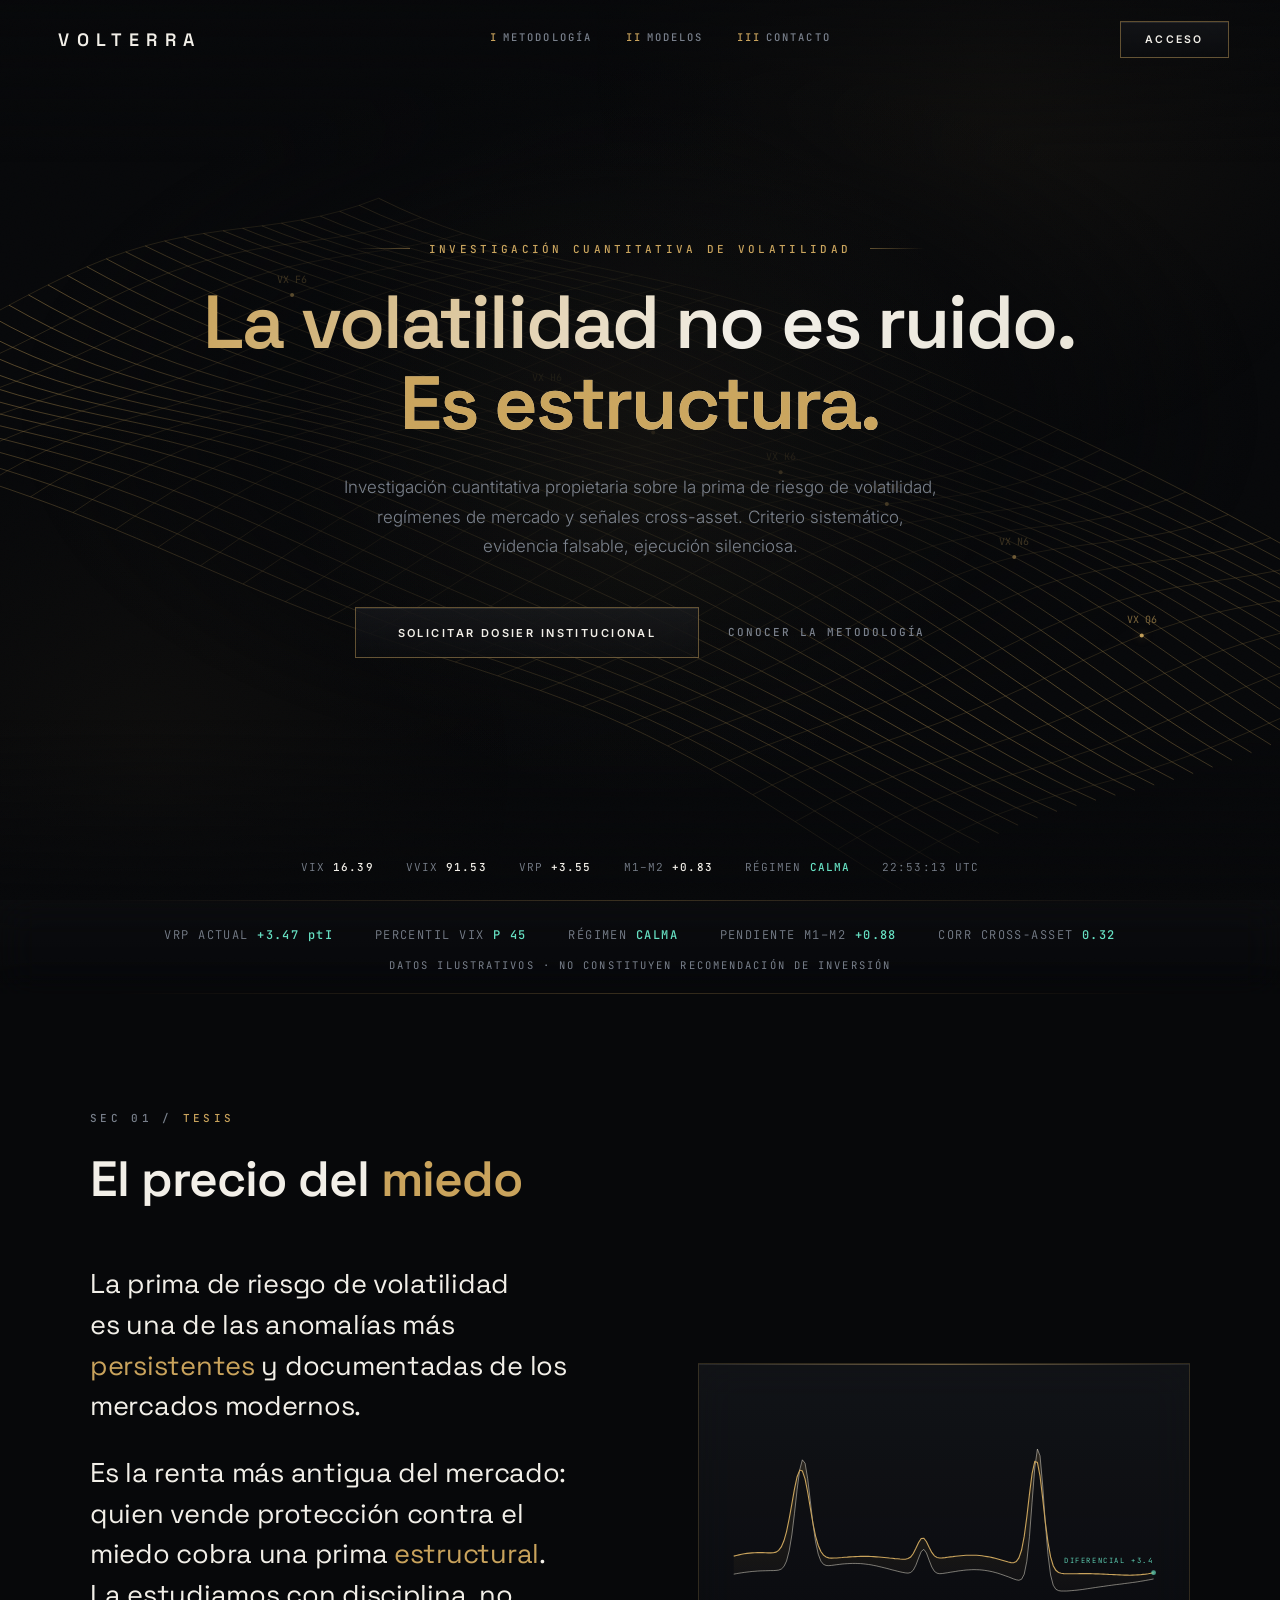
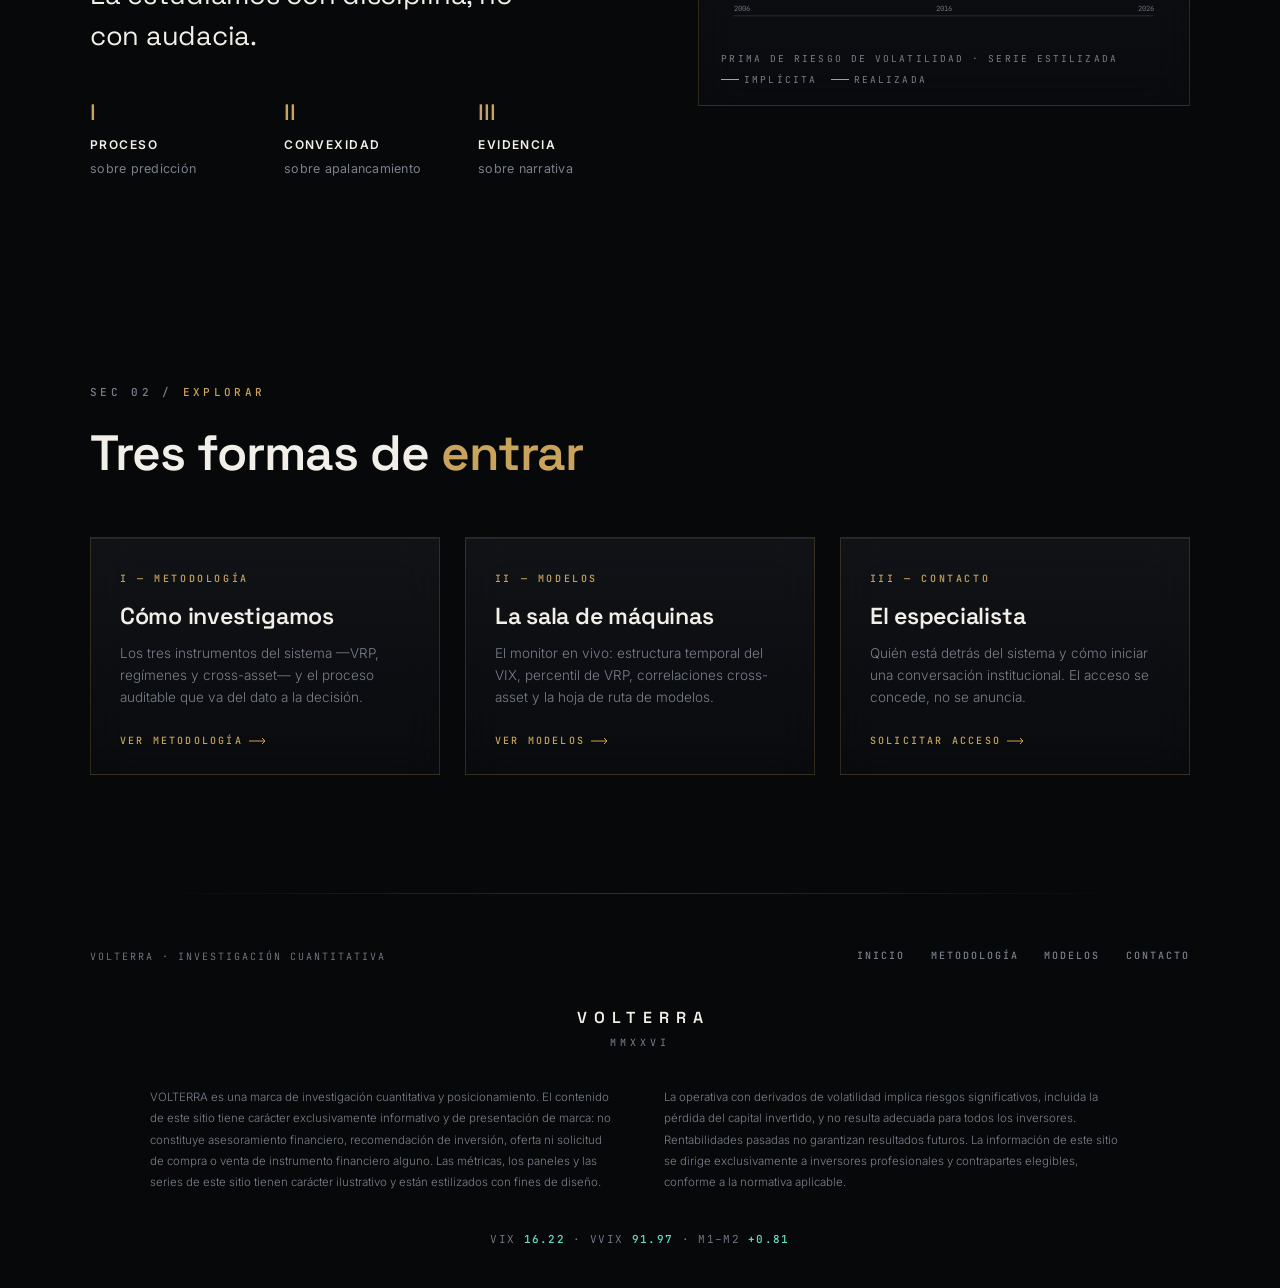
==== index.html @ 4a3269ef "feat: sitio de marca VOLTERRA (multipágina, estático) Sitio institucional de VOLTERRA — investigació" ====
<!DOCTYPE html>
<html lang="es">
<head>
<meta charset="utf-8">
<meta name="viewport" content="width=device-width, initial-scale=1">
<title>VOLTERRA — Investigación cuantitativa de volatilidad</title>
<meta name="description" content="VOLTERRA. Investigación cuantitativa propietaria sobre la prima de riesgo de volatilidad, regímenes de mercado y señales cross-asset. Criterio sistemático, evidencia falsable, ejecución silenciosa.">
<meta property="og:title" content="VOLTERRA — Investigación cuantitativa de volatilidad">
<meta property="og:description" content="La volatilidad no es ruido. Es estructura.">
<meta property="og:type" content="website">
<link rel="icon" href="data:image/svg+xml,%3Csvg xmlns='http://www.w3.org/2000/svg' viewBox='0 0 64 64'%3E%3Crect width='64' height='64' fill='%2307080A'/%3E%3Ctext x='32' y='45' font-family='Arial,sans-serif' font-weight='700' font-size='38' fill='%23C9A35C' text-anchor='middle'%3EV%3C/text%3E%3C/svg%3E">
<link rel="preconnect" href="https://fonts.googleapis.com">
<link rel="preconnect" href="https://fonts.gstatic.com" crossorigin>
<link href="https://fonts.googleapis.com/css2?family=Inter:wght@300;400;500;600&family=JetBrains+Mono:wght@300;400;500&family=Space+Grotesk:wght@400;500;600;700&display=swap" rel="stylesheet">
<link rel="stylesheet" href="assets/styles.css">
</head>
<body>

<div class="grain" aria-hidden="true"></div>
<div class="halo" id="halo" aria-hidden="true"></div>
<div class="progress" aria-hidden="true"><span id="progressBar"></span></div>

<header class="nav" id="nav">
  <a class="brand" href="index.html" aria-label="VOLTERRA — inicio">VOLTERRA</a>
  <nav class="nav-links" id="navLinks" aria-label="Páginas">
    <a href="metodologia.html"><span>I</span>Metodología</a>
    <a href="modelos.html"><span>II</span>Modelos</a>
    <a href="contacto.html"><span>III</span>Contacto</a>
    <a class="nav-links-cta" href="contacto.html#acceso"><span>·</span>Acceso</a>
  </nav>
  <a class="nav-cta" href="contacto.html#acceso">Acceso</a>
  <button class="nav-burger" id="navBurger" type="button" aria-label="Abrir menú" aria-expanded="false" aria-controls="navLinks">
    <span></span><span></span><span></span>
  </button>
</header>

<main>

<!-- ============ HERO ============ -->
<section class="hero" id="inicio">
  <canvas id="meshCanvas" aria-hidden="true"></canvas>
  <div class="hero-fog" aria-hidden="true"></div>
  <div class="hero-inner">
    <p class="eyebrow"><i></i>Investigación cuantitativa de volatilidad<i></i></p>
    <h1 class="foil">La volatilidad no es ruido.<br><em>Es estructura.</em></h1>
    <p class="hero-sub">Investigación cuantitativa propietaria sobre la prima de riesgo de volatilidad,
      regímenes de mercado y señales cross-asset. Criterio sistemático, evidencia falsable, ejecución silenciosa.</p>
    <div>
      <a class="btn" href="contacto.html#acceso">Solicitar dosier institucional</a>
      <a class="btn-quiet" href="metodologia.html">Conocer la metodología</a>
    </div>
  </div>
  <div class="hero-data" aria-hidden="true">
    <span>VIX <b data-tel="vix">16.42</b></span>
    <span>VVIX <b data-tel="vvix">91.78</b></span>
    <span>VRP <b data-tel="vrp">+3.42</b></span>
    <span>M1–M2 <b data-tel="slope">+0.84</b></span>
    <span>RÉGIMEN <b class="jade pulse">CALMA</b></span>
    <span class="mono" data-clock>—:—:— UTC</span>
  </div>
</section>

<!-- ============ TELEMETRÍA ============ -->
<section class="telemetry" aria-label="Telemetría del sistema">
  <div class="telemetry-track">
    <span>VRP ACTUAL <b data-tel="vrp2">+3.42 pts</b></span>
    <span>PERCENTIL VIX <b data-tel="pct">P 42</b></span>
    <span>RÉGIMEN <b class="pulse">CALMA</b></span>
    <span>PENDIENTE M1–M2 <b data-tel="slope2">+0.84</b></span>
    <span>CORR CROSS-ASSET <b data-tel="corr">0.31</b></span>
  </div>
  <p class="telemetry-note">DATOS ILUSTRATIVOS · NO CONSTITUYEN RECOMENDACIÓN DE INVERSIÓN</p>
</section>

<!-- ============ TESIS ============ -->
<section class="section" id="tesis">
  <header class="sec-head reveal">
    <p class="eyebrow"><span class="dim">SEC 01 /</span> TESIS</p>
    <h2>El precio del <em>miedo</em></h2>
  </header>
  <div class="tesis-grid">
    <div class="manifiesto reveal">
      <p>La prima de riesgo de volatilidad es una de las anomalías más <em>persistentes</em> y documentadas de los mercados modernos.</p>
      <p>Es la renta más antigua del mercado: quien vende protección contra el miedo cobra una prima <em>estructural</em>. La estudiamos con disciplina, no con audacia.</p>
      <div class="principios">
        <div><span class="roman">I</span><p><b>Proceso</b>sobre predicción</p></div>
        <div><span class="roman">II</span><p><b>Convexidad</b>sobre apalancamiento</p></div>
        <div><span class="roman">III</span><p><b>Evidencia</b>sobre narrativa</p></div>
      </div>
    </div>
    <figure class="chart-fig reveal" style="--d:120ms">
      <svg id="vrpChart" viewBox="0 0 560 300" role="img" aria-label="Volatilidad implícita frente a realizada, serie estilizada"></svg>
      <figcaption class="chart-cap">
        <span>PRIMA DE RIESGO DE VOLATILIDAD · SERIE ESTILIZADA</span>
        <span class="k"><i style="background:var(--gold)"></i>IMPLÍCITA <i style="background:var(--ivory);opacity:.7;margin-left:1em"></i>REALIZADA</span>
      </figcaption>
    </figure>
  </div>
</section>

<!-- ============ HUB ============ -->
<section class="section section--tight" id="explorar">
  <header class="sec-head reveal">
    <p class="eyebrow"><span class="dim">SEC 02 /</span> EXPLORAR</p>
    <h2>Tres formas de <em>entrar</em></h2>
  </header>
  <div class="hub">
    <a href="metodologia.html" class="reveal" style="--d:0ms">
      <span class="n">I — METODOLOGÍA</span>
      <h3>Cómo investigamos</h3>
      <p>Los tres instrumentos del sistema —VRP, regímenes y cross-asset— y el proceso auditable que va del dato a la decisión.</p>
      <span class="go">Ver metodología <svg viewBox="0 0 18 8" aria-hidden="true"><path d="M0 4h16M13 1l3 3-3 3" stroke="currentColor" fill="none"/></svg></span>
    </a>
    <a href="modelos.html" class="reveal" style="--d:120ms">
      <span class="n">II — MODELOS</span>
      <h3>La sala de máquinas</h3>
      <p>El monitor en vivo: estructura temporal del VIX, percentil de VRP, correlaciones cross-asset y la hoja de ruta de modelos.</p>
      <span class="go">Ver modelos <svg viewBox="0 0 18 8" aria-hidden="true"><path d="M0 4h16M13 1l3 3-3 3" stroke="currentColor" fill="none"/></svg></span>
    </a>
    <a href="contacto.html" class="reveal" style="--d:240ms">
      <span class="n">III — CONTACTO</span>
      <h3>El especialista</h3>
      <p>Quién está detrás del sistema y cómo iniciar una conversación institucional. El acceso se concede, no se anuncia.</p>
      <span class="go">Solicitar acceso <svg viewBox="0 0 18 8" aria-hidden="true"><path d="M0 4h16M13 1l3 3-3 3" stroke="currentColor" fill="none"/></svg></span>
    </a>
  </div>
</section>

</main>

<!-- ============ COLOFÓN ============ -->
<footer>
  <div class="foot-grid">
    <p class="mono" style="font-size:10px;letter-spacing:.2em;color:var(--muted)">VOLTERRA · INVESTIGACIÓN CUANTITATIVA</p>
    <nav class="foot-nav" aria-label="Pie de página">
      <a href="index.html">Inicio</a>
      <a href="metodologia.html">Metodología</a>
      <a href="modelos.html">Modelos</a>
      <a href="contacto.html">Contacto</a>
    </nav>
  </div>
  <p class="foot-brand">VOLTERRA</p>
  <p class="foot-year">MMXXVI</p>
  <div class="foot-legal">
    <p>VOLTERRA es una marca de investigación cuantitativa y posicionamiento. El contenido de este sitio tiene carácter
    exclusivamente informativo y de presentación de marca: no constituye asesoramiento financiero, recomendación de
    inversión, oferta ni solicitud de compra o venta de instrumento financiero alguno. Las métricas, los paneles y las
    series de este sitio tienen carácter ilustrativo y están estilizados con fines de diseño.</p>
    <p>La operativa con derivados de volatilidad implica riesgos significativos, incluida la pérdida del capital
    invertido, y no resulta adecuada para todos los inversores. Rentabilidades pasadas no garantizan resultados
    futuros. La información de este sitio se dirige exclusivamente a inversores profesionales y contrapartes
    elegibles, conforme a la normativa aplicable.</p>
  </div>
  <p class="foot-tick" aria-hidden="true">
    VIX <b data-tel="vix2">16.42</b> · VVIX <b data-tel="vvix2">91.78</b> · M1–M2 <b data-tel="slope3">+0.84</b>
  </p>
</footer>

<script src="assets/app.js"></script>
</body>
</html>
---- assets/styles.css ----
:root{
  --bg:#07080A;
  --surface:#0E1014;
  --panel:#0A0C10;
  --gold:#C9A35C;
  --gold-12:rgba(201,163,92,.12);
  --gold-25:rgba(201,163,92,.25);
  --gold-45:rgba(201,163,92,.45);
  --ivory:#E8E3D5;
  --jade:#66E0C2;
  --text:#F2EFE8;
  --muted:#79808C;
  --display:'Space Grotesk','Segoe UI',system-ui,sans-serif;
  --body:'Inter','Segoe UI',system-ui,sans-serif;
  --mono:'JetBrains Mono','Cascadia Code',Consolas,monospace;
  --ease:cubic-bezier(.16,1,.3,1);
  --ease-out:cubic-bezier(.22,1,.36,1);
  --ease-soft:cubic-bezier(.4,0,.2,1);
  --shadow-card:0 18px 44px -26px rgba(0,0,0,.85), 0 6px 16px -10px rgba(0,0,0,.6);
  --glass-bg:linear-gradient(180deg,rgba(24,26,31,.62),rgba(12,14,18,.46));
  --glass-brd:rgba(201,163,92,.20);
  --glass-hi:rgba(255,255,255,.08);
  --glass-blur:blur(20px) saturate(140%);
}
@property --spot{syntax:'<number>';inherits:false;initial-value:0}
.ambient{position:fixed;inset:0;z-index:-1;pointer-events:none;
  background:
   radial-gradient(58vw 58vw at 78% 6%,rgba(201,163,92,.06),transparent 56%),
   radial-gradient(52vw 52vw at 12% 86%,rgba(201,163,92,.038),transparent 56%),
   radial-gradient(42vw 42vw at 50% 48%,rgba(102,224,194,.018),transparent 60%)}
*{margin:0;padding:0;box-sizing:border-box}
html{scroll-behavior:smooth;scroll-padding-top:96px}
body{background:var(--bg);color:var(--text);font:300 16px/1.65 var(--body);-webkit-font-smoothing:antialiased;-moz-osx-font-smoothing:grayscale;text-rendering:optimizeLegibility;overflow-x:hidden}
::selection{background:rgba(201,163,92,.85);color:#07080A}
a{color:inherit}
:focus-visible{outline:1px solid var(--gold);outline-offset:4px}
canvas{display:block}
em{color:var(--gold);font-style:italic}
h1,h2,h3{text-wrap:balance}
p{text-wrap:pretty}

/* ---------- overlays ---------- */
.grain{position:fixed;inset:0;z-index:90;pointer-events:none;opacity:.035;mix-blend-mode:overlay;
  background-image:url("data:image/svg+xml;utf8,<svg xmlns='http://www.w3.org/2000/svg' width='180' height='180'><filter id='n'><feTurbulence type='fractalNoise' baseFrequency='0.65' numOctaves='2' stitchTiles='stitch'/></filter><rect width='100%25' height='100%25' filter='url(%23n)'/></svg>")}
.halo{position:fixed;z-index:80;width:780px;height:780px;left:0;top:0;pointer-events:none;mix-blend-mode:screen;
  background:radial-gradient(circle,rgba(201,163,92,.05) 0%,rgba(201,163,92,.018) 35%,transparent 65%);
  transform:translate(-50%,-50%);will-change:transform}
@media (hover:none){.halo{display:none}}
.progress{position:fixed;top:0;left:0;right:0;height:2px;z-index:120}
.progress span{display:block;height:100%;transform:scaleX(0);transform-origin:left;
  background:linear-gradient(90deg,rgba(201,163,92,.2),var(--gold));will-change:transform}

/* ---------- typographic utilities ---------- */
.eyebrow{font:500 11px var(--mono);letter-spacing:.3em;text-transform:uppercase;color:var(--gold);margin-bottom:1.6rem}
.eyebrow .dim{color:var(--muted)}
.foil{background:linear-gradient(110deg,#C9A35C 0%,#F2EFE8 28%,#E8E3D5 50%,#C9A35C 74%,#C9A35C 100%);
  background-size:220% 100%;-webkit-background-clip:text;background-clip:text;color:transparent;
  animation:foil 12s linear infinite alternate}
@keyframes foil{from{background-position:0% 0}to{background-position:100% 0}}
.hairline{height:1px;border:0;background:linear-gradient(90deg,transparent,var(--gold-45),transparent)}
.mono{font-family:var(--mono);font-variant-numeric:tabular-nums}
.jade{color:var(--jade)}
.pulse{animation:pulse 2.4s ease-in-out infinite}
@keyframes pulse{50%{opacity:.4}}

/* ---------- reveal ---------- */
.reveal{opacity:0;transform:translateY(24px) scale(.99);clip-path:inset(12% 0 0 0);
  transition:opacity 1s var(--ease-out),transform 1s var(--ease-out),clip-path 1s var(--ease-out);
  transition-delay:var(--d,0ms);will-change:transform,opacity}
.reveal.in{opacity:1;transform:none;clip-path:inset(0 0 0 0)}

/* ---------- nav ---------- */
.nav{position:fixed;top:0;left:0;right:0;z-index:110;display:flex;align-items:center;justify-content:space-between;
  padding:1.3rem clamp(20px,4vw,52px);transition:background .5s,padding .5s}
.nav::after{content:'';position:absolute;left:0;right:0;bottom:0;height:1px;
  background:linear-gradient(90deg,transparent,var(--gold-25),transparent);opacity:0;transition:opacity .5s}
.nav.scrolled{background:rgba(7,8,10,.72);backdrop-filter:blur(18px) saturate(160%);-webkit-backdrop-filter:blur(18px) saturate(160%);padding:.9rem clamp(20px,4vw,52px);box-shadow:0 1px 0 rgba(201,163,92,.05),0 12px 30px -22px rgba(0,0,0,.75)}
.nav.scrolled::after{opacity:1}
.brand{font:600 18px var(--display);letter-spacing:.4em;text-decoration:none;color:var(--text);padding-left:.4em}
.nav-links{display:flex;gap:2.1rem}
.nav-links a{font:500 10.5px var(--mono);letter-spacing:.2em;text-transform:uppercase;text-decoration:none;
  color:var(--muted);transition:color .4s;position:relative;padding-bottom:4px}
.nav-links a span{color:var(--gold);margin-right:.45em}
.nav-links a::after{content:'';position:absolute;left:0;bottom:0;height:1px;width:100%;background:var(--gold);
  transform:scaleX(0);transform-origin:left;transition:transform .5s var(--ease)}
.nav-links a:hover,.nav-links a.active{color:var(--text)}
.nav-links a.active::after{transform:scaleX(1)}
.nav-cta{font:600 10.5px var(--body);letter-spacing:.22em;text-transform:uppercase;text-decoration:none;color:var(--text);
  border:1px solid var(--gold-45);padding:.7rem 1.5rem;cursor:pointer;
  background:var(--glass-bg);backdrop-filter:var(--glass-blur);-webkit-backdrop-filter:var(--glass-blur);box-shadow:inset 0 1px 0 var(--glass-hi);
  transition:background .45s var(--ease-soft),color .45s var(--ease-soft),border-color .45s var(--ease-soft),transform .25s var(--ease-out)}
.nav-cta:hover{background:var(--gold);color:#07080A;border-color:var(--gold);transform:translateY(-1px)}
.nav-cta:active{transform:translateY(0) scale(.97)}
.nav-links-cta{display:none}
.nav-burger{display:none;width:30px;height:22px;position:relative;background:none;border:0;cursor:pointer;z-index:115;padding:0}
.nav-burger span{position:absolute;left:2px;right:2px;height:1px;background:var(--gold);
  transition:transform .45s var(--ease),opacity .3s}
.nav-burger span:nth-child(1){top:3px}
.nav-burger span:nth-child(2){top:10px}
.nav-burger span:nth-child(3){top:17px}
.nav.open .nav-burger span:nth-child(1){transform:translateY(7px) rotate(45deg)}
.nav.open .nav-burger span:nth-child(2){opacity:0}
.nav.open .nav-burger span:nth-child(3){transform:translateY(-7px) rotate(-45deg)}
@media (max-width:920px){
  .nav-burger{display:block}
  .nav-cta{display:none}
  .nav-links-cta{display:flex}
  .nav-links{position:fixed;left:0;right:0;top:0;flex-direction:column;align-items:center;gap:0;
    background:rgba(7,8,10,.98);backdrop-filter:blur(20px);-webkit-backdrop-filter:blur(20px);
    padding:5.6rem 0 2.4rem;transform:translateY(-101%);transition:transform .55s var(--ease),visibility .55s;
    visibility:hidden;border-bottom:1px solid var(--gold-25)}
  .nav.open .nav-links{transform:none;visibility:visible}
  .nav-links a{font-size:13px;padding:1.05rem 0;letter-spacing:.3em;color:var(--text)}
  .nav-links a::after{display:none}
}

/* ---------- hero ---------- */
.hero{position:relative;min-height:100svh;display:flex;align-items:center;justify-content:center;overflow:hidden}
#meshCanvas{position:absolute;inset:0;width:100%;height:100%}
.hero-fog{position:absolute;inset:0;pointer-events:none;
  background:radial-gradient(ellipse 62% 50% at 50% 46%,rgba(7,8,10,.9) 0%,rgba(7,8,10,.6) 48%,rgba(7,8,10,0) 78%),
  linear-gradient(to bottom,rgba(7,8,10,.65),transparent 18%,transparent 80%,var(--bg) 100%)}
.hero-inner{position:relative;text-align:center;max-width:940px;padding:0 24px;z-index:2}
.hero .eyebrow{display:flex;align-items:center;justify-content:center;gap:1.2rem}
.hero .eyebrow i{display:block;width:54px;height:1px;background:linear-gradient(90deg,transparent,var(--gold-45));font-style:normal}
.hero .eyebrow i:last-child{background:linear-gradient(90deg,var(--gold-45),transparent)}
.hero h1{font:600 clamp(2.6rem,6.4vw,4.7rem)/1.08 var(--display);letter-spacing:-.025em;margin-bottom:1.8rem}
.hero h1 em{font-weight:600;font-style:normal}
.hero-sub{max-width:600px;margin:0 auto 2.8rem;color:var(--muted);font-size:clamp(15px,1.6vw,17px);line-height:1.75}
.btn{display:inline-block;padding:1.1rem 2.6rem;border:1px solid var(--gold-45);color:var(--text);
  font:600 11px var(--body);letter-spacing:.22em;text-transform:uppercase;text-decoration:none;cursor:pointer;
  background:var(--glass-bg);backdrop-filter:var(--glass-blur);-webkit-backdrop-filter:var(--glass-blur);
  box-shadow:inset 0 1px 0 var(--glass-hi);will-change:transform;
  transition:background .45s var(--ease-soft),color .45s var(--ease-soft),border-color .45s var(--ease-soft),transform .25s var(--ease-out),box-shadow .45s var(--ease-soft)}
.btn:hover{background:var(--gold);color:#07080A;border-color:var(--gold);transform:translateY(-2px);box-shadow:0 14px 34px -14px rgba(201,163,92,.55)}
.btn:active{transform:translateY(0) scale(.985)}
.btn-quiet{display:inline-block;margin-left:1.6rem;font:500 11px var(--mono);letter-spacing:.18em;text-transform:uppercase;
  color:var(--muted);text-decoration:none;border-bottom:1px solid transparent;transition:color .4s,border-color .4s;padding-bottom:3px}
.btn-quiet:hover{color:var(--gold);border-color:var(--gold-45)}
.hero-data{position:absolute;bottom:26px;left:0;right:0;display:flex;justify-content:center;flex-wrap:wrap;
  gap:.4rem 2rem;font:300 11px var(--mono);letter-spacing:.1em;color:var(--muted);z-index:2;padding:0 16px;
  font-variant-numeric:tabular-nums;pointer-events:none}
.hero-data b{font-weight:500;color:var(--text)}
.hero-data .jade{color:var(--jade)}
@media (max-height:560px){
  .hero{min-height:auto;align-items:flex-start;padding:6rem 0 3rem}
  .hero-data{position:static;margin-top:2.2rem}
}

/* ---------- page header (inner pages) ---------- */
.page-head{position:relative;max-width:1180px;margin:0 auto;padding:clamp(8.5rem,20vh,12.5rem) clamp(20px,4vw,40px) 0}
.page-head h1{font:600 clamp(2.3rem,5.6vw,4rem)/1.06 var(--display);letter-spacing:-.025em;margin-bottom:1.3rem}
.page-head h1 em{font-style:normal;font-weight:600}
.page-head .lead{color:var(--muted);max-width:62ch;font-size:clamp(15px,1.7vw,17px);line-height:1.75}

/* ---------- telemetry ---------- */
.telemetry{position:relative;padding:1.7rem 24px 1.4rem;text-align:center;
  background:linear-gradient(180deg,rgba(255,255,255,.018),rgba(255,255,255,0));
  backdrop-filter:var(--glass-blur);-webkit-backdrop-filter:var(--glass-blur)}
.telemetry::before,.telemetry::after{content:'';position:absolute;left:8%;right:8%;height:1px;
  background:linear-gradient(90deg,transparent,var(--gold-25),transparent)}
.telemetry::before{top:0}.telemetry::after{bottom:0}
.telemetry-track{display:flex;flex-wrap:wrap;justify-content:center;gap:.6rem 2.6rem;
  font:300 12px var(--mono);letter-spacing:.12em;color:var(--muted);font-variant-numeric:tabular-nums}
.telemetry-track b{font-weight:500;color:var(--jade)}
.telemetry-note{margin-top:.9rem;font:400 10.5px var(--mono);letter-spacing:.2em;color:var(--muted)}

/* ---------- sections ---------- */
.section{position:relative;max-width:1180px;margin:0 auto;padding:clamp(5.5rem,13vh,9.5rem) clamp(20px,4vw,40px)}
.section--tight{padding-top:clamp(3rem,7vh,5rem)}
.sec-head{margin-bottom:3.6rem}
.sec-head h2{font:600 clamp(2rem,4.4vw,3.1rem)/1.12 var(--display);letter-spacing:-.02em}
.sec-head h2 em{font-weight:600;font-style:normal}

/* ---------- hub (home cards to other pages) ---------- */
.hub{display:grid;grid-template-columns:repeat(3,1fr);gap:1.6rem}
.hub a{position:relative;display:flex;flex-direction:column;border:1px solid var(--glass-brd);--mx:50%;--my:50%;
  background:radial-gradient(440px circle at var(--mx) var(--my),rgba(201,163,92,calc(.10*var(--spot))),transparent 62%),var(--glass-bg);
  backdrop-filter:var(--glass-blur);-webkit-backdrop-filter:var(--glass-blur);
  box-shadow:inset 0 1px 0 var(--glass-hi);
  padding:2.1rem 1.8rem 1.7rem;text-decoration:none;color:inherit;overflow:hidden;cursor:pointer;
  transition:border-color .5s var(--ease-soft),transform .5s var(--ease-out),box-shadow .5s var(--ease-soft),--spot .5s var(--ease-soft)}
.hub a::before{content:'';position:absolute;top:-1px;left:0;right:0;height:1px;
  background:linear-gradient(90deg,transparent,var(--gold),transparent);opacity:.25;transition:opacity .6s}
.hub a:hover{border-color:var(--gold-25);transform:translateY(-4px);box-shadow:inset 0 1px 0 var(--glass-hi),var(--shadow-card);--spot:1}
.hub a:hover::before{opacity:1}
.hub .n{font:500 10px var(--mono);letter-spacing:.26em;color:var(--gold)}
.hub h3{font:600 1.45rem var(--display);letter-spacing:-.01em;margin:1rem 0 .7rem}
.hub p{font-size:13.5px;color:var(--muted);line-height:1.65;flex:1}
.hub .go{margin-top:1.6rem;font:500 10px var(--mono);letter-spacing:.22em;color:var(--gold);text-transform:uppercase;
  display:inline-flex;align-items:center;gap:.6em}
.hub .go svg{width:18px;height:8px;transition:transform .4s var(--ease)}
.hub a:hover .go svg{transform:translateX(4px)}
@media (max-width:880px){.hub{grid-template-columns:1fr}}

/* ---------- tesis ---------- */
.tesis-grid{display:grid;grid-template-columns:1.05fr .95fr;gap:clamp(2.5rem,5vw,4.5rem);align-items:center}
.manifiesto p{font:400 clamp(1.3rem,2.2vw,1.7rem)/1.5 var(--display);letter-spacing:-.01em;max-width:30ch;margin-bottom:1.6rem}
.manifiesto p em{font-style:normal;color:var(--gold)}
.principios{display:flex;gap:2.4rem;margin-top:2.6rem;flex-wrap:wrap}
.principios div{flex:1;min-width:150px}
.principios .roman{font:500 1.4rem var(--display);color:var(--gold);display:block;margin-bottom:.5rem}
.principios p{font:400 12.5px/1.6 var(--body);letter-spacing:.02em;color:var(--muted)}
.principios p b{color:var(--text);font-weight:600;display:block;font-size:12px;letter-spacing:.12em;text-transform:uppercase;margin-bottom:.3rem}
.chart-fig{position:relative;background:var(--glass-bg);border:1px solid var(--glass-brd);padding:1.6rem 1.4rem 1.2rem;
  backdrop-filter:var(--glass-blur);-webkit-backdrop-filter:var(--glass-blur);box-shadow:inset 0 1px 0 var(--glass-hi)}
.chart-fig::before{content:'';position:absolute;top:0;left:0;right:0;height:1px;
  background:linear-gradient(90deg,transparent,var(--gold-45),transparent)}
.chart-fig svg{width:100%;height:auto}
.chart-cap{display:flex;justify-content:space-between;flex-wrap:wrap;gap:.5rem;margin-top:1rem;
  font:400 9.5px var(--mono);letter-spacing:.22em;color:var(--muted)}
.chart-cap .k{display:inline-flex;align-items:center;gap:.5em}
.chart-cap .k i{display:inline-block;width:18px;height:1px;font-style:normal}
@media (max-width:880px){.tesis-grid{grid-template-columns:1fr}.manifiesto p{max-width:none}}

/* ---------- metodología ---------- */
.vitrinas{display:grid;grid-template-columns:repeat(3,1fr);gap:1.6rem}
.vitrina{position:relative;border:1px solid var(--glass-brd);padding:2.1rem 1.8rem 1.6rem;--mx:50%;--my:50%;
  background:radial-gradient(440px circle at var(--mx) var(--my),rgba(201,163,92,calc(.08*var(--spot))),transparent 62%),var(--glass-bg);
  backdrop-filter:var(--glass-blur);-webkit-backdrop-filter:var(--glass-blur);box-shadow:inset 0 1px 0 var(--glass-hi);
  transition:border-color .6s var(--ease-soft),transform .5s var(--ease-out),box-shadow .5s var(--ease-soft),--spot .5s var(--ease-soft)}
.vitrina::before{content:'';position:absolute;top:-1px;left:0;right:0;height:1px;
  background:linear-gradient(90deg,transparent,var(--gold),transparent);opacity:.25;transition:opacity .6s}
.vitrina:hover{border-color:var(--gold-25);transform:translateY(-3px);box-shadow:inset 0 1px 0 var(--glass-hi),var(--shadow-card);--spot:1}
.vitrina:hover::before{opacity:1}
.vit-head{display:flex;justify-content:space-between;align-items:baseline;margin-bottom:1.6rem}
.vit-head .roman{font:500 1.5rem var(--display);color:var(--gold)}
.vit-head .code{font:500 10px var(--mono);letter-spacing:.24em;color:var(--muted)}
.vit-icon{width:46px;height:46px;margin-bottom:1.4rem;stroke:var(--gold);fill:none;stroke-width:1;opacity:.85}
.vitrina h3{font:600 1.35rem var(--display);letter-spacing:-.01em;margin-bottom:.7rem}
.vitrina>p{font-size:13.5px;color:var(--muted);line-height:1.7;min-height:4.6em}
.vit-viz{margin:1.4rem 0 1.1rem;height:58px;display:flex;align-items:center}
.vit-viz canvas,.vit-viz svg{width:100%;height:100%}
.vit-viz .band{height:26px;width:100%}
.band{display:flex;gap:2px;height:26px;align-items:stretch}
.band i{flex:1}
.band .c{background:rgba(201,163,92,.14)}
.band .t{background:rgba(201,163,92,.42)}
.band .s{background:rgba(232,227,213,.8)}
.band .now{background:var(--jade);animation:pulse 2.4s ease-in-out infinite}
.vit-state{font:400 9.5px var(--mono);letter-spacing:.24em;color:var(--muted)}
.vit-state b{font-weight:500;color:var(--jade)}
@media (max-width:880px){.vitrinas{grid-template-columns:1fr}.vitrina>p{min-height:0}}

/* ---------- monitor ---------- */
.monitor{position:relative;background:var(--glass-bg);border:1px solid var(--glass-brd);
  backdrop-filter:var(--glass-blur);-webkit-backdrop-filter:var(--glass-blur);
  box-shadow:inset 0 1px 0 var(--glass-hi),var(--shadow-card)}
.bk{position:absolute;width:18px;height:18px;border:0 solid var(--gold-45);z-index:3}
.bk1{top:-1px;left:-1px;border-top-width:1px;border-left-width:1px}
.bk2{top:-1px;right:-1px;border-top-width:1px;border-right-width:1px}
.bk3{bottom:-1px;left:-1px;border-bottom-width:1px;border-left-width:1px}
.bk4{bottom:-1px;right:-1px;border-bottom-width:1px;border-right-width:1px}
.mon-top{display:flex;justify-content:space-between;align-items:center;flex-wrap:wrap;gap:.8rem;
  padding:1rem 1.5rem;border-bottom:1px solid var(--gold-12);
  background:linear-gradient(180deg,rgba(255,255,255,.025),rgba(255,255,255,0))}
.mon-tabs{display:flex;gap:1.8rem;font:500 10px var(--mono);letter-spacing:.2em;color:var(--muted);flex-wrap:wrap}
.mon-tabs .on{color:var(--gold);position:relative}
.mon-tabs .on::after{content:'';position:absolute;left:0;right:0;bottom:-6px;height:1px;background:var(--gold)}
.mon-status{display:flex;align-items:center;gap:.7rem;font:400 11px var(--mono);letter-spacing:.12em;color:var(--muted);
  font-variant-numeric:tabular-nums}
.dot-jade{width:6px;height:6px;border-radius:50%;background:var(--jade);box-shadow:0 0 8px rgba(102,224,194,.7);
  animation:pulse 2.4s ease-in-out infinite}
.mon-grid{position:relative;display:grid;grid-template-columns:1fr 1fr;gap:1px;background:var(--gold-12);overflow:hidden}
.mon-cell{background:rgba(10,12,16,.62);padding:1.3rem 1.4rem 1.1rem;min-height:235px;display:flex;flex-direction:column;min-width:0}
.mon-cell h3{font:500 9.5px var(--mono);letter-spacing:.24em;color:var(--muted);margin-bottom:.4rem;display:flex;
  justify-content:space-between;gap:.4rem 1rem;flex-wrap:wrap;text-transform:uppercase}
.mon-cell h3 b{font-weight:500;color:var(--jade)}
.mon-cell .fill{flex:1;position:relative}
.mon-grid::after{content:'';position:absolute;left:0;right:0;top:-2%;height:1px;z-index:2;pointer-events:none;
  background:linear-gradient(90deg,transparent,rgba(102,224,194,.22),transparent);animation:scan 9s linear infinite}
@keyframes scan{from{top:-2%}to{top:102%}}
#tsCanvas,#matrixCanvas{position:absolute;inset:0;width:100%;height:100%}
.gauge-wrap{display:flex;flex-direction:column;align-items:center;justify-content:center;height:100%}
.gauge-wrap svg{width:min(240px,80%);height:auto}
#gaugeNeedle{transition:transform 1.8s var(--ease);transform-origin:100px 106px}
.gauge-val{font:300 2rem var(--mono);font-variant-numeric:tabular-nums;color:var(--text);margin-top:.2rem}
.gauge-val small{font-size:.55em;color:var(--muted);letter-spacing:.2em}
#logList{list-style:none;font:400 11px/1.5 var(--mono);color:var(--muted);font-variant-numeric:tabular-nums;
  display:flex;flex-direction:column;gap:.55rem;overflow:hidden}
#logList li{opacity:0;animation:login .8s ease forwards;white-space:nowrap;overflow:hidden;text-overflow:ellipsis}
#logList .t{color:var(--muted);margin-right:.8em}
#logList b{font-weight:500;color:var(--jade)}
@keyframes login{from{opacity:0;transform:translateY(-4px)}to{opacity:1;transform:none}}
.mon-note{padding:.85rem 1.5rem;border-top:1px solid var(--gold-12);
  font:400 10.5px var(--mono);letter-spacing:.18em;color:var(--muted)}
@media (max-width:760px){.mon-grid{grid-template-columns:1fr}.mon-cell{min-height:215px}}

/* ---------- roadmap (modelos: próximos) ---------- */
.roadmap{display:grid;grid-template-columns:repeat(4,1fr);gap:1.2rem}
.rm{position:relative;border:1px solid var(--glass-brd);padding:1.5rem 1.3rem 1.3rem;--mx:50%;--my:50%;
  background:radial-gradient(360px circle at var(--mx) var(--my),rgba(201,163,92,calc(.08*var(--spot))),transparent 62%),var(--glass-bg);
  backdrop-filter:var(--glass-blur);-webkit-backdrop-filter:var(--glass-blur);box-shadow:inset 0 1px 0 var(--glass-hi);
  transition:border-color .5s var(--ease-soft),transform .45s var(--ease-out),box-shadow .5s var(--ease-soft),--spot .5s var(--ease-soft)}
.rm:hover{border-color:var(--gold-25);transform:translateY(-3px);box-shadow:inset 0 1px 0 var(--glass-hi),var(--shadow-card);--spot:1}
.rm .code{font:500 9.5px var(--mono);letter-spacing:.22em;color:var(--gold)}
.rm h3{font:600 1.1rem var(--display);letter-spacing:-.01em;margin:.8rem 0 .5rem}
.rm p{font-size:12.5px;line-height:1.55;color:var(--muted)}
.rm .badge{display:inline-block;margin-top:1rem;font:500 8.5px var(--mono);letter-spacing:.2em;text-transform:uppercase;
  color:var(--muted);border:1px solid var(--gold-25);padding:.3rem .6rem}
.rm .badge.live{color:var(--jade);border-color:rgba(102,224,194,.35)}
@media (max-width:880px){.roadmap{grid-template-columns:repeat(2,1fr)}}
@media (max-width:480px){.roadmap{grid-template-columns:1fr}}

/* ---------- proceso ---------- */
.pipe{position:relative;margin:3.5rem 0 4rem}
.pipe-rail{position:absolute;top:7px;left:0;right:0;height:1px;background:var(--gold-12)}
.pipe-fill{position:absolute;top:7px;left:0;height:1px;width:0;background:linear-gradient(90deg,var(--gold-45),var(--gold));
  transition:width 2.2s var(--ease)}
.in .pipe-fill{width:100%}
.stations{display:grid;grid-template-columns:repeat(6,1fr);gap:1.2rem;position:relative}
.station .dot{display:block;width:13px;height:13px;border-radius:50%;border:1px solid var(--gold-45);
  background:transparent;margin-bottom:1.1rem;transition:background .7s var(--ease),box-shadow .7s var(--ease);
  transition-delay:var(--d,0ms)}
.in .station .dot{background:var(--gold);box-shadow:0 0 10px rgba(201,163,92,.4)}
.station h3{font:500 10px var(--mono);letter-spacing:.2em;color:var(--text);margin-bottom:.45rem}
.station p{font-size:12px;line-height:1.6;color:var(--muted)}
.gov-grid{display:grid;grid-template-columns:repeat(3,1fr);gap:1.6rem;margin-top:1rem}
.gov{border-top:1px solid var(--gold-25);padding-top:1.4rem}
.gov h3{font:600 1.2rem var(--display);letter-spacing:-.01em;margin-bottom:.8rem}
.gov ul{list-style:none}
.gov li{font-size:13px;color:var(--muted);padding:.32rem 0 .32rem 1.2rem;position:relative}
.gov li::before{content:'·';position:absolute;left:.2rem;color:var(--gold)}
.seal-row{display:flex;justify-content:center;margin-top:4rem}
.seal{width:138px;height:138px;animation:rot 46s linear infinite}
@keyframes rot{to{transform:rotate(360deg)}}
.seal text{font:500 9px var(--mono);letter-spacing:.32em;fill:var(--gold)}
.seal .vmark{font:600 32px var(--display);fill:var(--gold);letter-spacing:0}
@media (max-width:880px){.stations{grid-template-columns:repeat(2,1fr);gap:1.8rem 1.4rem}.pipe-rail,.pipe-fill{display:none}
.gov-grid{grid-template-columns:1fr}}

/* ---------- cifras ---------- */
.cifras-grid{display:grid;grid-template-columns:repeat(4,1fr);gap:1.6rem}
.cifra{border-top:1px solid var(--gold-25);padding-top:1.6rem}
.cifra .num{font:300 clamp(2.7rem,5vw,4.2rem)/1 var(--mono);font-variant-numeric:tabular-nums;color:var(--text)}
.cifra .num small{font-size:.5em;color:var(--gold)}
.cifra p{margin-top:.9rem;font-size:12.5px;letter-spacing:.04em;color:var(--muted);max-width:22ch}
@media (max-width:880px){.cifras-grid{grid-template-columns:repeat(2,1fr)}}
@media (max-width:520px){.cifras-grid{grid-template-columns:1fr}}

/* ---------- especialista ---------- */
.esp-grid{display:grid;grid-template-columns:.8fr 1.2fr;gap:clamp(2.5rem,6vw,5.5rem);align-items:center}
.monograma{width:min(300px,80%);margin:0 auto}
.esp-bio p{color:var(--muted);font-size:14.5px;line-height:1.8;margin-bottom:1.1rem;max-width:58ch}
.esp-bio h2{font:600 clamp(1.9rem,3.6vw,2.7rem)/1.1 var(--display);letter-spacing:-.02em;margin-bottom:1.4rem}
.tags{display:flex;gap:.7rem;flex-wrap:wrap;margin:1.6rem 0 2.2rem}
.tags span{font:500 10px var(--mono);letter-spacing:.2em;color:var(--gold);border:1px solid var(--gold-25);
  padding:.45rem .9rem}
.esp-quote{font:500 clamp(1.45rem,2.5vw,2rem)/1.35 var(--display);letter-spacing:-.01em;border-left:1px solid var(--gold-45);
  padding-left:1.6rem;margin-bottom:2.4rem;color:var(--text)}
.sig{width:230px;height:auto}
.sig path{stroke:var(--gold);stroke-width:1.3;fill:none;stroke-linecap:round}
.sig-cap{font:400 9.5px var(--mono);letter-spacing:.28em;color:var(--muted);margin-top:.5rem}
@media (max-width:880px){.esp-grid{grid-template-columns:1fr}}

/* ---------- acceso ---------- */
.acceso{position:relative;overflow:hidden;text-align:center;padding-top:clamp(7rem,16vh,11rem);padding-bottom:clamp(7rem,16vh,11rem)}
#meshCanvas2{position:absolute;inset:0;width:100%;height:100%;opacity:.5;pointer-events:none}
.acceso-fog{position:absolute;inset:0;pointer-events:none;
  background:radial-gradient(ellipse 55% 60% at 50% 50%,rgba(7,8,10,.92),rgba(7,8,10,.5) 60%,rgba(7,8,10,0))}
.acceso-inner{position:relative;max-width:660px;margin:0 auto;z-index:2}
.acceso h2{font:600 clamp(2rem,4.4vw,3.1rem)/1.12 var(--display);letter-spacing:-.02em;margin-bottom:1.4rem}
.acceso .lead{color:var(--muted);font-size:15px;margin-bottom:3rem;max-width:46ch;margin-left:auto;margin-right:auto}
.form-grid{display:grid;grid-template-columns:1fr 1fr;gap:2rem 2.4rem;text-align:left;margin-bottom:2.4rem}
.field label{display:block;font:500 9.5px var(--mono);letter-spacing:.24em;color:var(--muted);margin-bottom:.4rem;text-transform:uppercase}
.field input,.field select{width:100%;background:transparent;border:0;border-bottom:1px solid rgba(201,163,92,.35);
  border-radius:0;color:var(--text);font:400 16px var(--body);padding:.7rem 2px;outline:none;
  transition:border-color .5s;appearance:none;-webkit-appearance:none}
.field input:focus-visible,.field select:focus-visible{border-bottom-color:var(--jade);
  box-shadow:0 1px 0 0 var(--jade)}
.field input[aria-invalid="true"],.field select[aria-invalid="true"]{border-bottom-color:#E0796E}
.field-err{display:block;min-height:1.1em;margin-top:.4rem;font:400 10px var(--mono);letter-spacing:.1em;
  color:#E0796E;opacity:0;transition:opacity .3s}
.field-err.show{opacity:1}
.field select{cursor:pointer;background-image:url("data:image/svg+xml;utf8,<svg xmlns='http://www.w3.org/2000/svg' width='10' height='6'><path d='M1 1l4 4 4-4' stroke='%23C9A35C' fill='none'/></svg>");
  background-repeat:no-repeat;background-position:right 4px center}
.field select option{background:var(--surface);color:var(--text)}
.form-note{font:400 11px var(--mono);letter-spacing:.14em;color:var(--muted);margin-top:1.6rem;line-height:1.8}
.form-ok{display:none;border:1px solid var(--glass-brd);padding:2.2rem;font:500 1.3rem var(--display);letter-spacing:-.01em;
  background:var(--glass-bg);backdrop-filter:var(--glass-blur);-webkit-backdrop-filter:var(--glass-blur);
  box-shadow:inset 0 1px 0 var(--glass-hi),var(--shadow-card)}
.form-ok small{display:block;margin-top:.8rem;font:400 11px var(--mono);letter-spacing:.16em;color:var(--muted)}
@media (max-width:640px){.form-grid{grid-template-columns:1fr}}

/* ---------- footer ---------- */
footer{position:relative;padding:3.5rem clamp(20px,4vw,40px) 2.6rem;max-width:1180px;margin:0 auto}
footer::before{content:'';position:absolute;top:0;left:8%;right:8%;height:1px;
  background:linear-gradient(90deg,transparent,var(--gold-25),transparent)}
.foot-grid{display:flex;justify-content:space-between;flex-wrap:wrap;gap:1.6rem;margin-bottom:2.6rem}
.foot-nav{display:flex;gap:1.6rem;flex-wrap:wrap}
.foot-nav a{font:500 10px var(--mono);letter-spacing:.2em;text-transform:uppercase;text-decoration:none;color:var(--muted);transition:color .4s}
.foot-nav a:hover{color:var(--gold)}
.foot-brand{text-align:center;font:600 16px var(--display);letter-spacing:.44em;padding-left:.44em;margin-bottom:.5rem}
.foot-year{text-align:center;font:400 10px var(--mono);letter-spacing:.4em;color:var(--muted);margin-bottom:2.4rem}
.foot-legal{columns:2;column-gap:3rem;font-size:11.5px;line-height:1.85;color:var(--muted);max-width:980px;margin:0 auto 2.4rem}
.foot-tick{text-align:center;font:300 11px var(--mono);letter-spacing:.12em;color:var(--muted);font-variant-numeric:tabular-nums}
.foot-tick b{font-weight:500;color:var(--jade)}
@media (max-width:700px){.foot-legal{columns:1}}

/* ---------- reduced motion ---------- */
@media (prefers-reduced-motion:reduce){
  *,*::before,*::after{animation:none!important;transition:none!important;scroll-behavior:auto!important}
  .reveal{opacity:1;transform:none;clip-path:none}
  .mon-grid::after{display:none}
  #logList li{opacity:1}
}
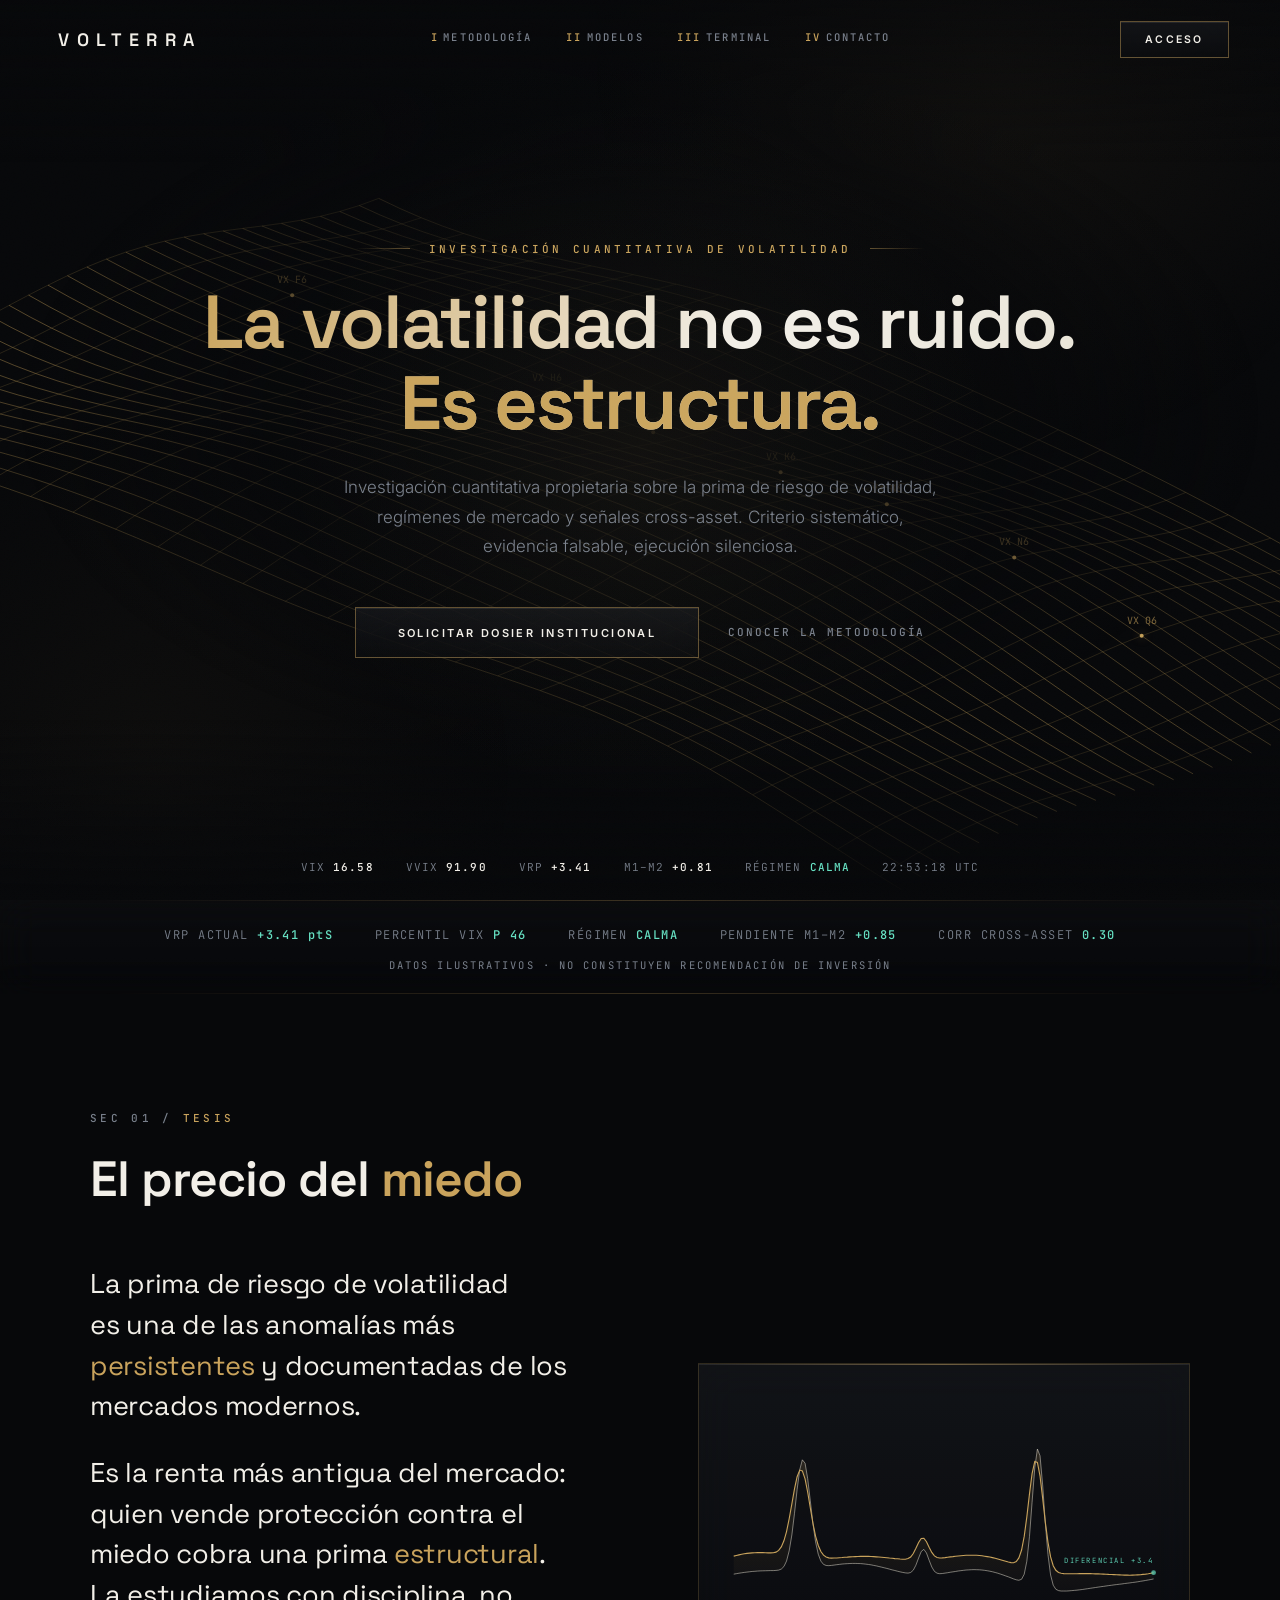
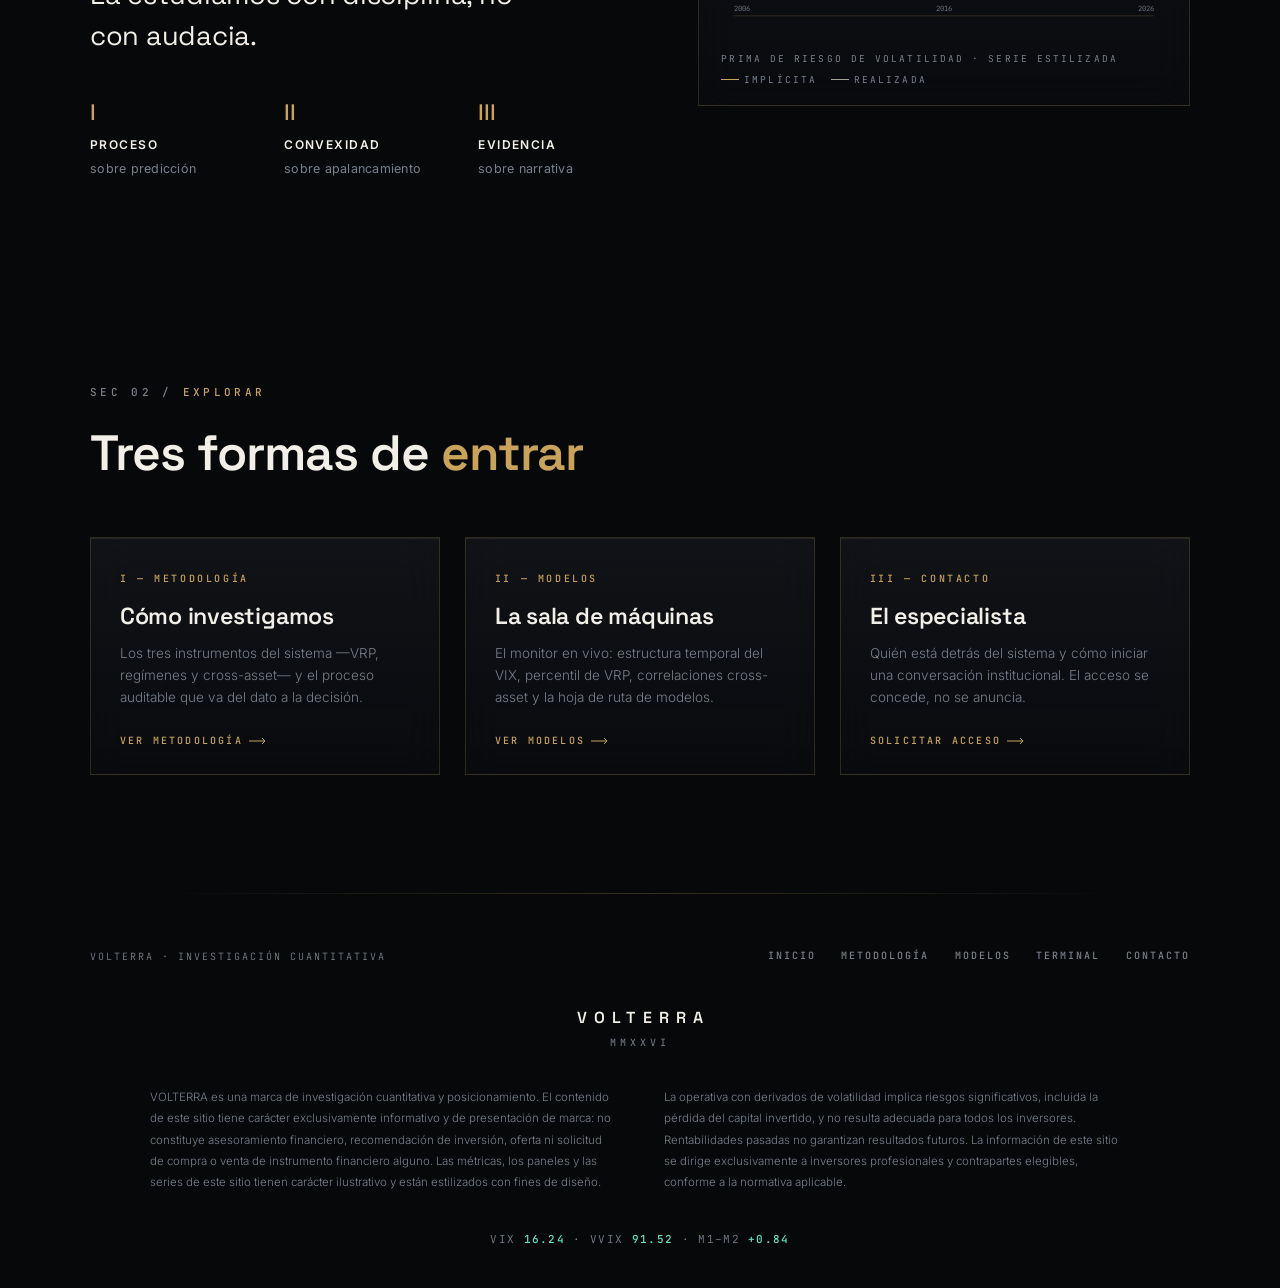
==== commit 460862ac: "feat: página Terminal con apps de Streamlit embebidas Nueva página terminal.html: selector de sistem" ====
--- a/index.html
+++ b/index.html
@@ -25,7 +25,8 @@
   <nav class="nav-links" id="navLinks" aria-label="Páginas">
     <a href="metodologia.html"><span>I</span>Metodología</a>
     <a href="modelos.html"><span>II</span>Modelos</a>
-    <a href="contacto.html"><span>III</span>Contacto</a>
+    <a href="terminal.html"><span>III</span>Terminal</a>
+    <a href="contacto.html"><span>IV</span>Contacto</a>
     <a class="nav-links-cta" href="contacto.html#acceso"><span>·</span>Acceso</a>
   </nav>
   <a class="nav-cta" href="contacto.html#acceso">Acceso</a>
@@ -136,6 +137,7 @@
       <a href="index.html">Inicio</a>
       <a href="metodologia.html">Metodología</a>
       <a href="modelos.html">Modelos</a>
+      <a href="terminal.html">Terminal</a>
       <a href="contacto.html">Contacto</a>
     </nav>
   </div>
--- a/assets/styles.css
+++ b/assets/styles.css
@@ -382,6 +382,32 @@
 .form-ok small{display:block;margin-top:.8rem;font:400 11px var(--mono);letter-spacing:.16em;color:var(--muted)}
 @media (max-width:640px){.form-grid{grid-template-columns:1fr}}
 
+/* ---------- terminal (apps embebidas) ---------- */
+.term-tabs{display:flex;flex-wrap:wrap;gap:.7rem;margin-bottom:1.4rem}
+.term-tab{display:inline-flex;align-items:center;gap:.6em;cursor:pointer;
+  font:500 11px var(--mono);letter-spacing:.16em;text-transform:uppercase;color:var(--muted);
+  background:var(--glass-bg);backdrop-filter:var(--glass-blur);-webkit-backdrop-filter:var(--glass-blur);
+  border:1px solid var(--glass-brd);box-shadow:inset 0 1px 0 var(--glass-hi);padding:.8rem 1.2rem;
+  transition:color .4s var(--ease-soft),border-color .4s var(--ease-soft),background .4s var(--ease-soft),transform .25s var(--ease-out)}
+.term-tab .dot{width:6px;height:6px;border-radius:50%;background:var(--muted);transition:background .4s}
+.term-tab:hover{color:var(--text);transform:translateY(-1px)}
+.term-tab[aria-selected="true"]{color:#07080A;background:var(--gold);border-color:var(--gold)}
+.term-tab[aria-selected="true"] .dot{background:#07080A}
+.term-desc{min-height:1.2em;margin-bottom:1.2rem;font-size:11px;letter-spacing:.14em;color:var(--muted)}
+.term-frame{position:relative;border:1px solid var(--glass-brd);background:var(--panel);
+  box-shadow:inset 0 1px 0 var(--glass-hi),var(--shadow-card);overflow:hidden;height:clamp(560px,82vh,1080px)}
+.term-frame iframe{width:100%;height:100%;border:0;display:block;background:#07080A}
+.term-loader{position:absolute;inset:0;display:flex;flex-direction:column;align-items:center;justify-content:center;gap:1.2rem;
+  background:#07080A;transition:opacity .6s var(--ease-soft)}
+.term-loader.hidden{opacity:0;pointer-events:none}
+.term-loader .ring{width:34px;height:34px;border:1px solid var(--gold-25);border-top-color:var(--gold);border-radius:50%;animation:rot 1s linear infinite}
+.term-loader p{font:400 10px var(--mono);letter-spacing:.24em;text-transform:uppercase;color:var(--muted)}
+.term-open{margin-top:1.3rem}
+.term-open a{font:500 10px var(--mono);letter-spacing:.2em;text-transform:uppercase;color:var(--gold);text-decoration:none;
+  border-bottom:1px solid var(--gold-25);padding-bottom:3px;transition:border-color .4s}
+.term-open a:hover{border-color:var(--gold)}
+.term-note{margin-top:1.1rem;font:400 10px var(--mono);letter-spacing:.16em;color:var(--muted);line-height:1.7}
+
 /* ---------- footer ---------- */
 footer{position:relative;padding:3.5rem clamp(20px,4vw,40px) 2.6rem;max-width:1180px;margin:0 auto}
 footer::before{content:'';position:absolute;top:0;left:8%;right:8%;height:1px;
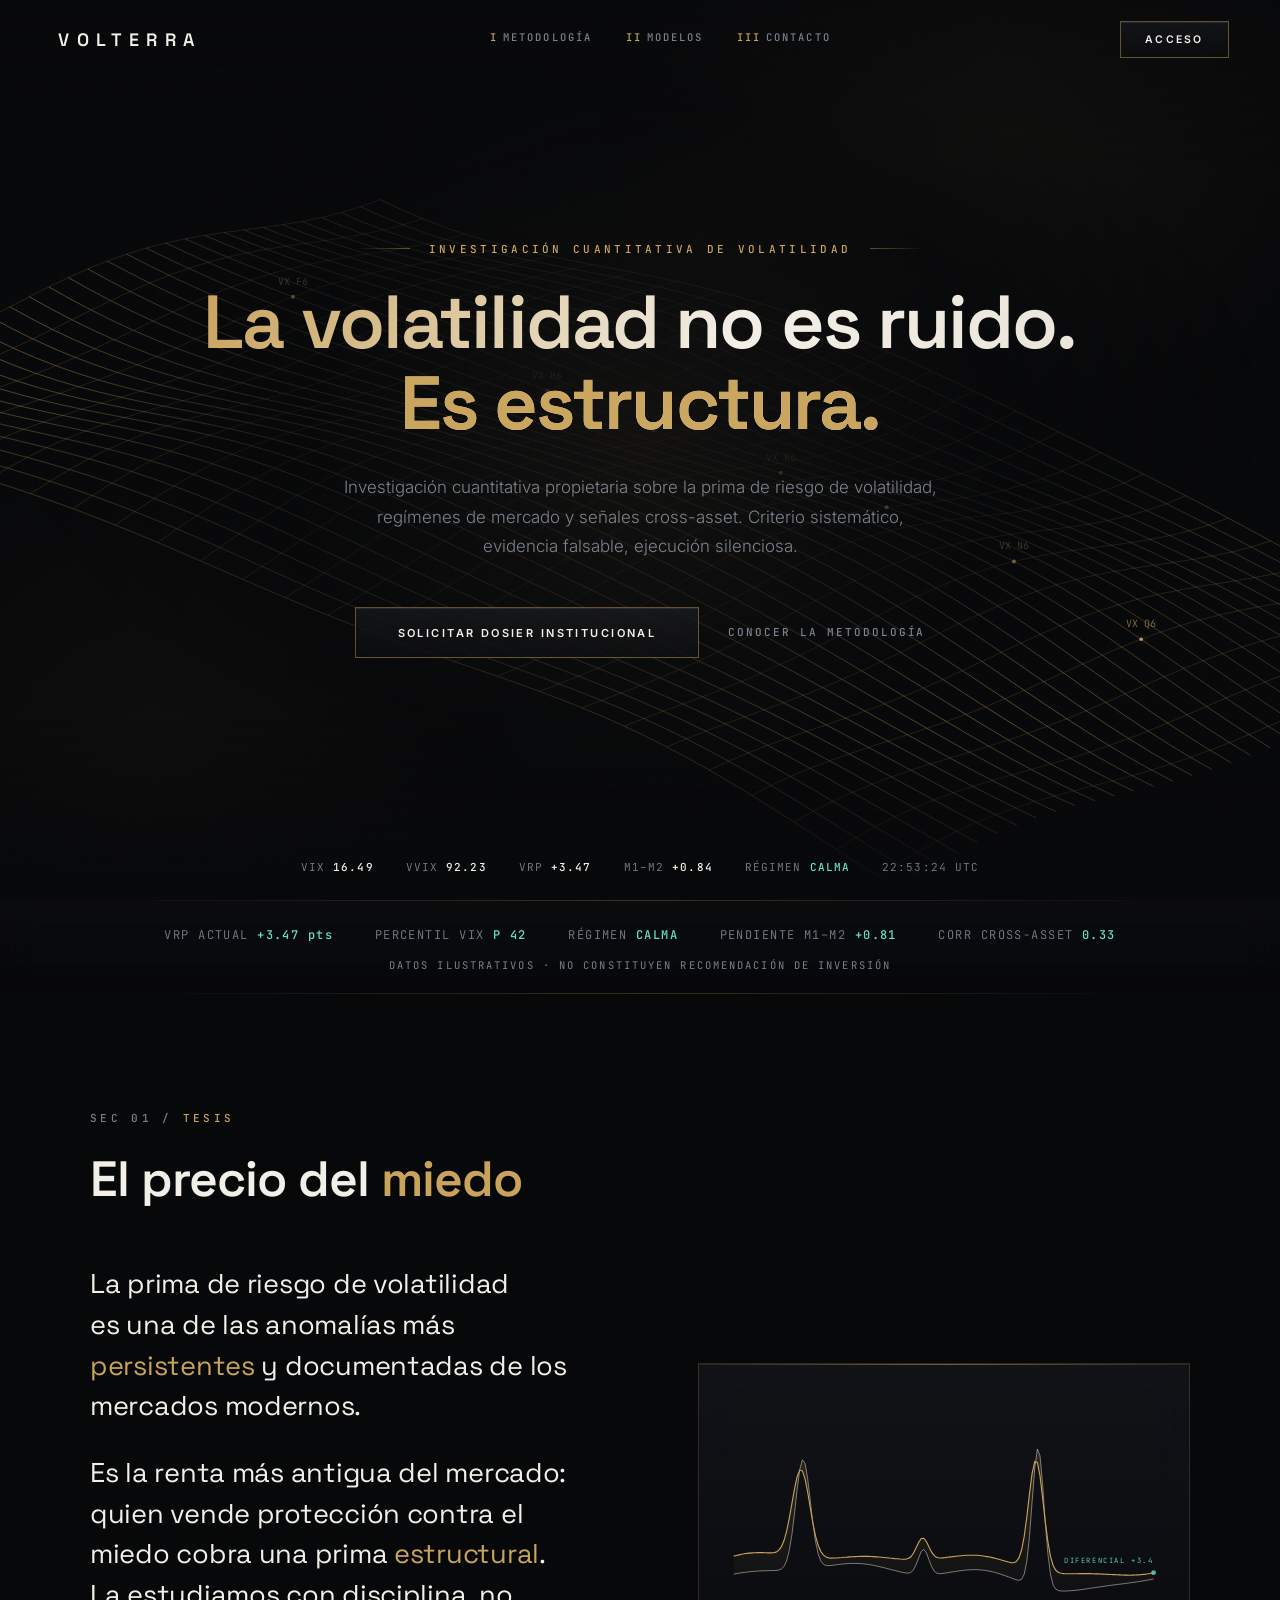
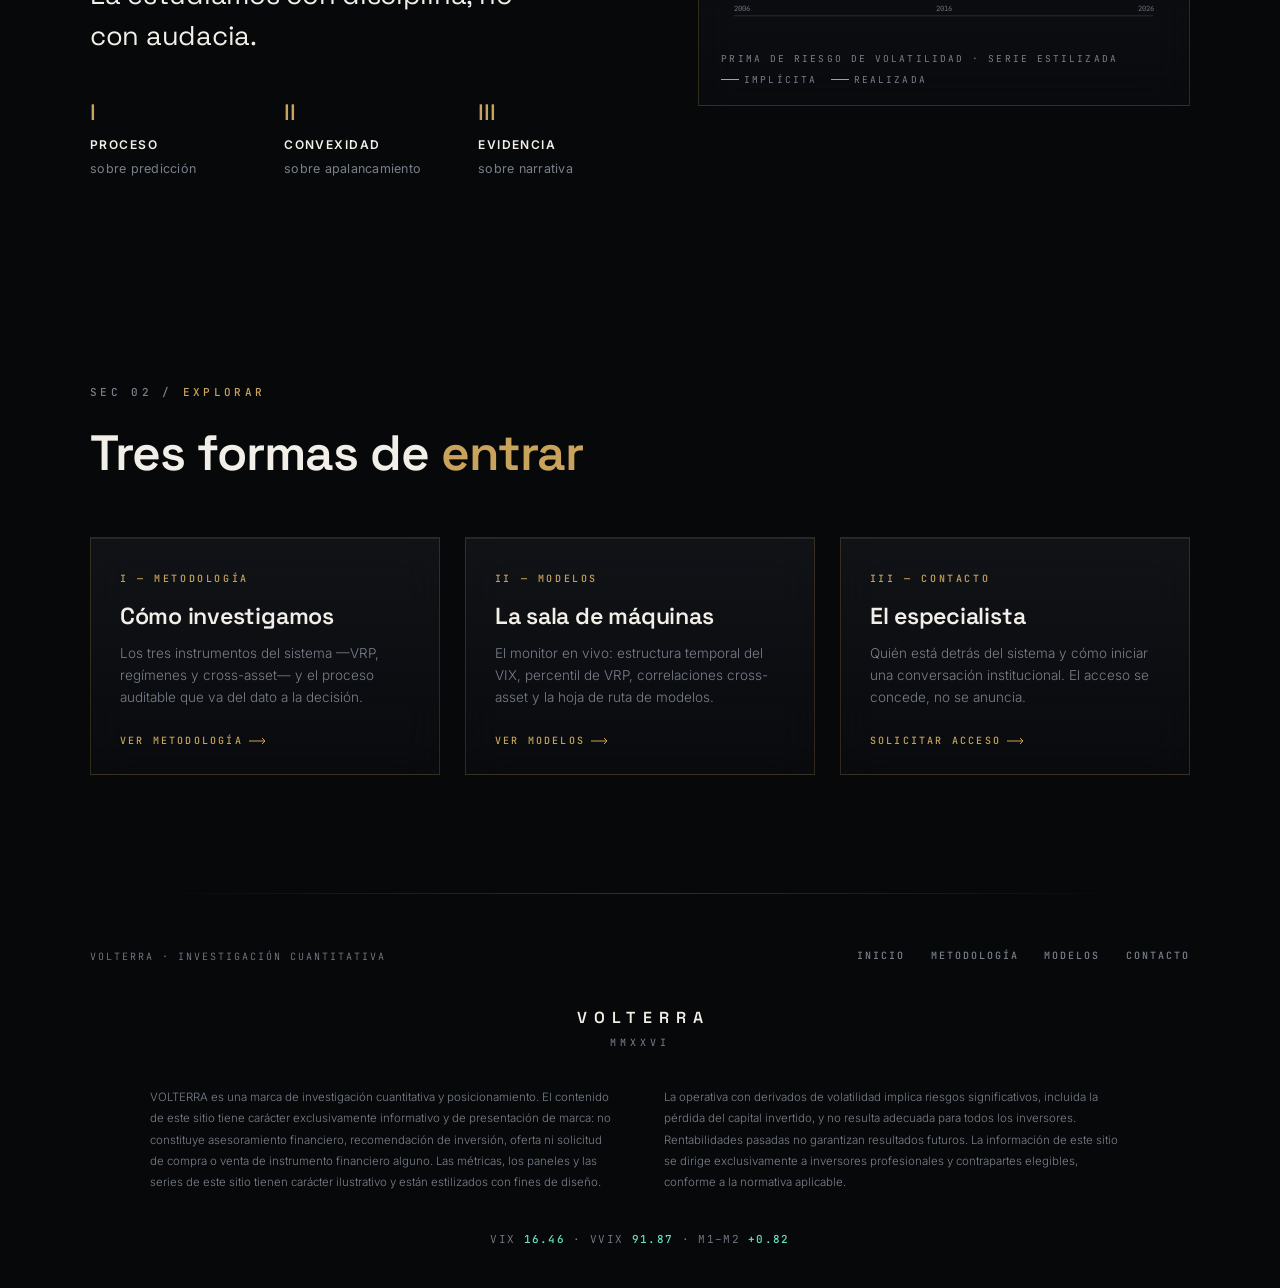
==== commit b43d6c1d: "refactor: mover las apps de Streamlit a la página Modelos Integra el selector de sistemas (GEX, VIX " ====
--- a/index.html
+++ b/index.html
@@ -25,8 +25,7 @@
   <nav class="nav-links" id="navLinks" aria-label="Páginas">
     <a href="metodologia.html"><span>I</span>Metodología</a>
     <a href="modelos.html"><span>II</span>Modelos</a>
-    <a href="terminal.html"><span>III</span>Terminal</a>
-    <a href="contacto.html"><span>IV</span>Contacto</a>
+    <a href="contacto.html"><span>III</span>Contacto</a>
     <a class="nav-links-cta" href="contacto.html#acceso"><span>·</span>Acceso</a>
   </nav>
   <a class="nav-cta" href="contacto.html#acceso">Acceso</a>
@@ -137,7 +136,6 @@
       <a href="index.html">Inicio</a>
       <a href="metodologia.html">Metodología</a>
       <a href="modelos.html">Modelos</a>
-      <a href="terminal.html">Terminal</a>
       <a href="contacto.html">Contacto</a>
     </nav>
   </div>
